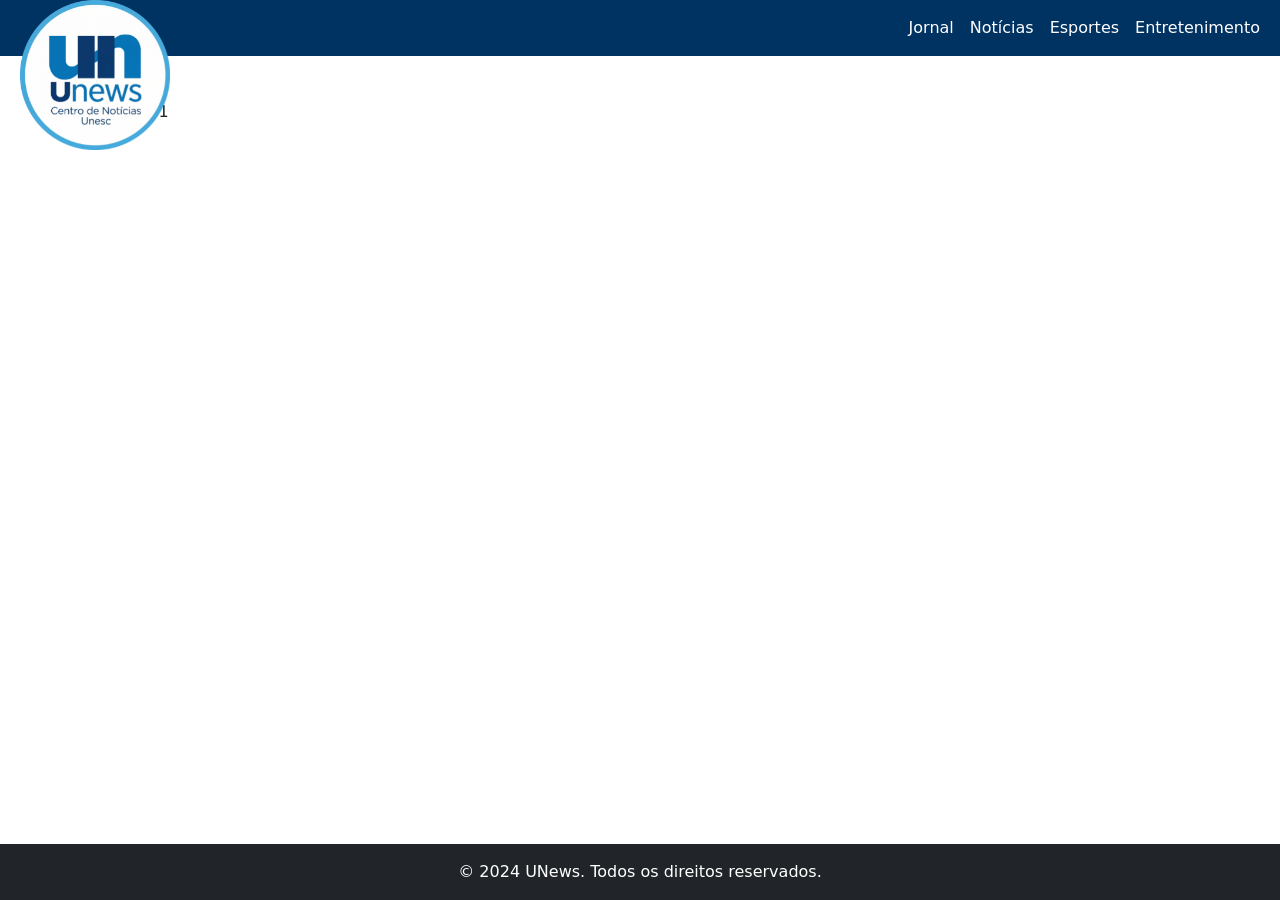
==== index.html @ d1943760 "first commit" ====
<!DOCTYPE html>
<html lang="en">
<head>
    <meta charset="UTF-8">
    <meta name="viewport" content="width=device-width, initial-scale=1.0">
    <link rel="stylesheet" href="style.css">
    <link href="https://cdn.jsdelivr.net/npm/bootstrap@5.3.8/dist/css/bootstrap.min.css" rel="stylesheet" integrity="sha384-sRIl4kxILFvY47J16cr9ZwB07vP4J8+LH7qKQnuqkuIAvNWLzeN8tE5YBujZqJLB" crossorigin="anonymous">
    <title>UNews</title>
</head>
<body>
    <header class="position-relative bg-white">
        <img src="media/unesc.png" alt="logo unews" class="position-absolute top-0 start-0">
        <nav class="navbar navbar-expand-lg">
            <div class="container-fluid">
                <button class="navbar-toggler" type="button" data-bs-toggle="collapse" data-bs-target="#navbarNav" aria-controls="navbarNav" aria-expanded="false" aria-label="Toggle navigation">
                    <span class="navbar-toggler-icon"></span>
                </button>
                <div class="collapse navbar-collapse" id="navbarNav">
                    <ul class="navbar-nav ms-auto">
                        <li class="nav-item">
                            <a class="nav-link text-white" href="#">Jornal</a>
                        </li>
                        <li class="nav-item">
                            <a class="nav-link text-white" href="#">Notícias</a>
                        </li>
                        <li class="nav-item">
                            <a class="nav-link text-white" href="#">Esportes</a>
                        </li>
                        <li class="nav-item">
                            <a class="nav-link text-white" href="#">Entretenimento</a>
                        </li>
                    </ul>
                </div>
            </div>
        </nav>
    </header>
    <main class="container mt-4">
        <div id="carouselExample" class="carousel slide" data-bs-ride="carousel">
            <div class="carousel-indicators">
                <button type="button" data-bs-target="#carouselExample" data-bs-slide-to="0" class="active" aria-current="true" aria-label="Slide 1"></button>
                <button type="button" data-bs-target="#carouselExample" data-bs-slide-to="1" aria-label="Slide 2"></button>
                <button type="button" data-bs-target="#carouselExample" data-bs-slide-to="2" aria-label="Slide 3"></button>
            </div>
            <div class="carousel-inner">
                <div class="carousel-item active">
                    <img src="media/banner1.jpg" class="d-block w-100" alt="Notícia 1">
                    <div class="carousel-caption d-none d-md-block">
                        <h5>Últimas Notícias</h5>
                        <p>Fique por dentro das novidades.</p>
                    </div>
                </div>
                <div class="carousel-item">
                    <img src="media/banner2.jpg" class="d-block w-100" alt="Notícia 2">
                    <div class="carousel-caption d-none d-md-block">
                        <h5>Esportes em Destaque</h5>
                        <p>As melhores coberturas esportivas.</p>
                    </div>
                </div>
                <div class="carousel-item">
                    <img src="media/banner3.jpg" class="d-block w-100" alt="Notícia 3">
                    <div class="carousel-caption d-none d-md-block">
                        <h5>Entretenimento</h5>
                        <p>Divirta-se com o melhor conteúdo.</p>
                    </div>
                </div>
            </div>
            <button class="carousel-control-prev" type="button" data-bs-target="#carouselExample" data-bs-slide="prev">
                <span class="carousel-control-prev-icon" aria-hidden="true"></span>
                <span class="visually-hidden">Previous</span>
            </button>
            <button class="carousel-control-next" type="button" data-bs-target="#carouselExample" data-bs-slide="next">
                <span class="carousel-control-next-icon" aria-hidden="true"></span>
                <span class="visually-hidden">Next</span>
            </button>
        </div>
        <div class="news mt-4">
        </div>
    </main>
    <footer class="bg-dark text-white text-center py-3 fixed-bottom">
        &copy; 2024 UNews. Todos os direitos reservados.
    </footer>

</body>
    <script src="https://cdn.jsdelivr.net/npm/bootstrap@5.3.8/dist/js/bootstrap.bundle.min.js" integrity="sha384-FKyoEForCGlyvwx9Hj09JcYn3nv7wiPVlz7YYwJrWVcXK/BmnVDxM+D2scQbITxI" crossorigin="anonymous"></script>
</html>
---- style.css ----
*{
    margin: 0;
    padding: 0;
    box-sizing: border-box;
}

body{
    font-family: Arial, Helvetica, sans-serif;
    background-color: #f4f4f4;
}

header img{
    width: 150px;
    height: 150px;
    z-index: 1;
    margin-left: 20px;
}

nav{
    background-color: #003262;
}

.carousel {
    height: 400px;
}

.carousel-item img {
    height: 100%;
    object-fit: cover;
}

main{
    padding: 20px;
}

.carousel-control-prev-icon,
.carousel-control-next-icon {
    background-image: url("data:image/svg+xml;charset=UTF-8,%3Csvg xmlns='http://www.w3.org/2000/svg' fill='%23ffffff' viewBox='0 0 16 16'%3E%3Cpath d='M11.354 1.646a.5.5 0 0 1 0 .708L5.707 8l5.647 5.646a.5.5 0 0 1-.708.708l-6-6a.5.5 0 0 1 0-.708l6-6a.5.5 0 0 1 .708 0z'/%3E%3C/svg%3E");
}
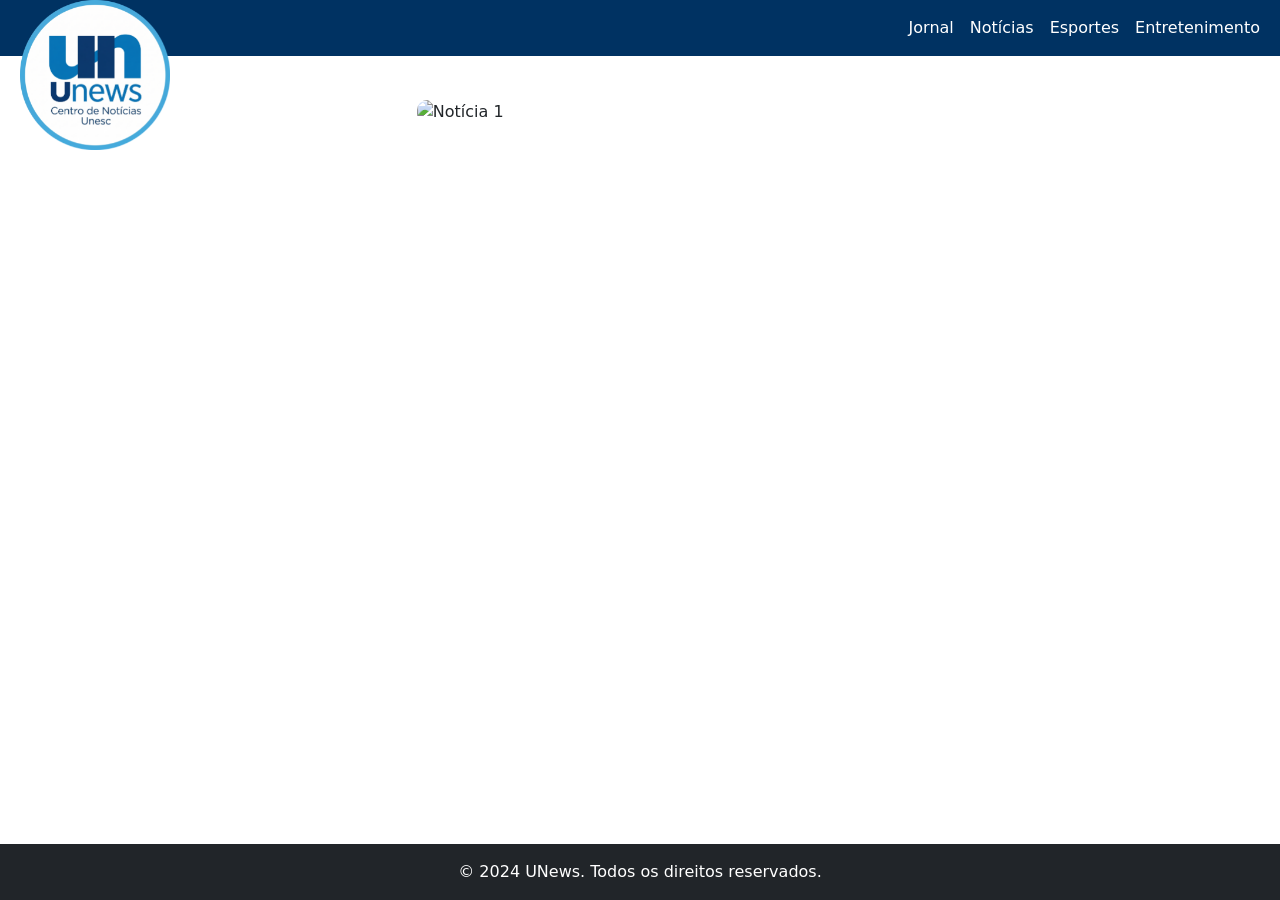
==== commit 952d5b29: "update carousel images and styles for better presentation" ====
--- a/index.html
+++ b/index.html
@@ -43,24 +43,21 @@
             </div>
             <div class="carousel-inner">
                 <div class="carousel-item active">
-                    <img src="media/banner1.jpg" class="d-block w-100" alt="Notícia 1">
+                    <img src="media/noticia.png" class="d-block img-40" alt="Notícia 1">
                     <div class="carousel-caption d-none d-md-block">
-                        <h5>Últimas Notícias</h5>
-                        <p>Fique por dentro das novidades.</p>
+                        
                     </div>
                 </div>
                 <div class="carousel-item">
-                    <img src="media/banner2.jpg" class="d-block w-100" alt="Notícia 2">
+                    <img src="media/noticia.png" class="d-block img-40" alt="Notícia 2">
                     <div class="carousel-caption d-none d-md-block">
-                        <h5>Esportes em Destaque</h5>
-                        <p>As melhores coberturas esportivas.</p>
+                        
                     </div>
                 </div>
                 <div class="carousel-item">
-                    <img src="media/banner3.jpg" class="d-block w-100" alt="Notícia 3">
+                    <img src="media/noticia.png" class="d-block img-40" alt="Notícia 3">
                     <div class="carousel-caption d-none d-md-block">
-                        <h5>Entretenimento</h5>
-                        <p>Divirta-se com o melhor conteúdo.</p>
+                        
                     </div>
                 </div>
             </div>
--- a/style.css
+++ b/style.css
@@ -26,7 +26,13 @@
 
 .carousel-item img {
     height: 100%;
+    margin: auto;
     object-fit: cover;
+}
+
+.img-40 {
+    width: 40%;
+    border-radius: 10px;
 }
 
 main{
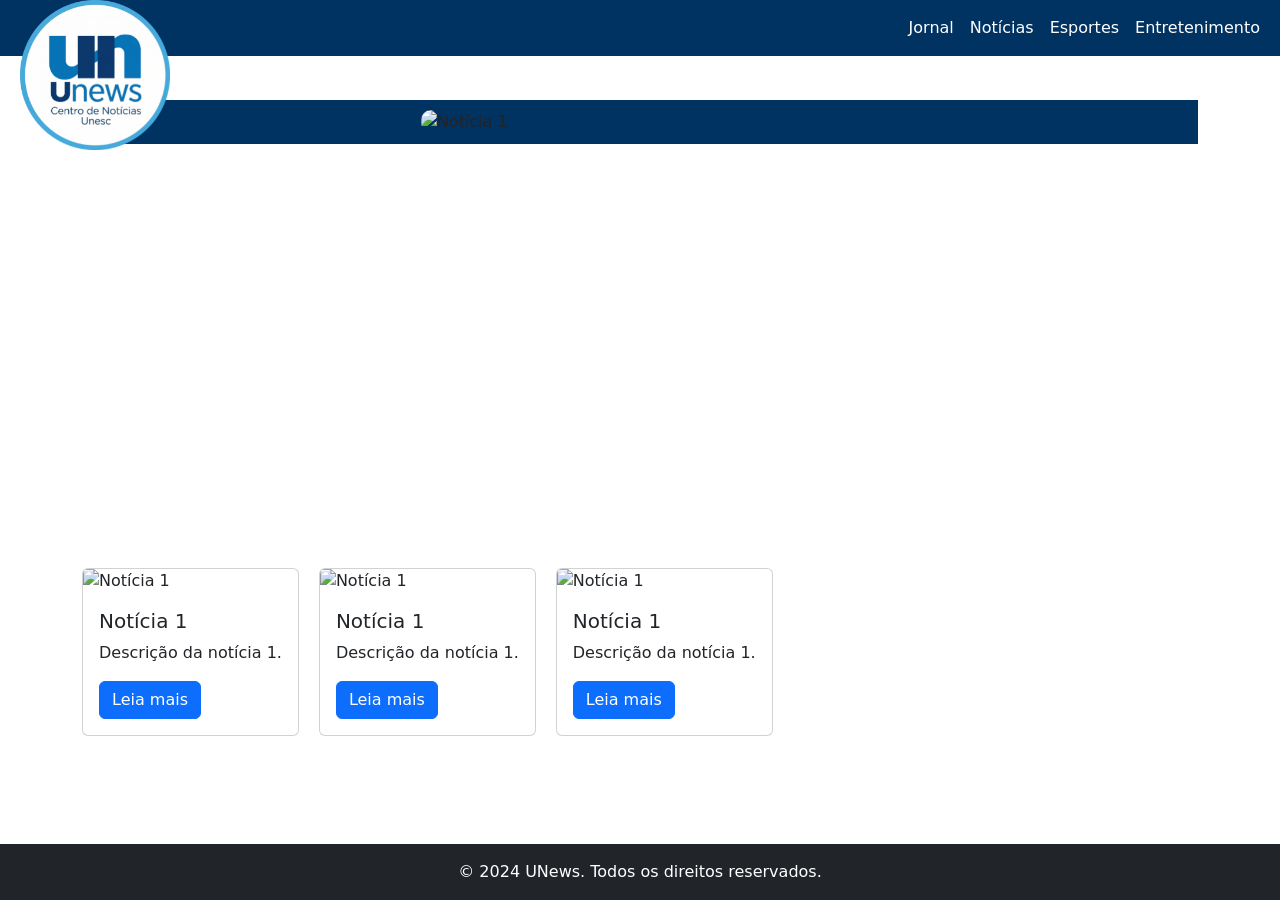
==== commit 533e14e3: "add news section with cards and update styles for layout" ====
--- a/index.html
+++ b/index.html
@@ -72,6 +72,47 @@
         </div>
         <div class="news mt-4">
         </div>
+        <br>
+        <div class= "ultimas-noticias">
+                <div class="row">
+                    <div class="col-md-4">
+                        <div class="card mb-4">
+                            <img src="media/noticia.png" class="card-img-top" alt="Notícia 1">
+                            <div class="card-body">
+                                <h5 class="card-title">Notícia 1</h5>
+                                <p class="card-text">Descrição da notícia 1.</p>
+                                <a href="#" class="btn btn-primary">Leia mais</a>
+                            </div>
+                        </div>
+                    </div>
+                </div>
+                   <div class="row">
+                    <div class="col-md-4">
+                        <div class="card mb-4">
+                            <img src="media/noticia.png" class="card-img-top" alt="Notícia 1">
+                            <div class="card-body">
+                                <h5 class="card-title">Notícia 1</h5>
+                                <p class="card-text">Descrição da notícia 1.</p>
+                                <a href="#" class="btn btn-primary">Leia mais</a>
+                            </div>
+                        </div>
+                    </div>
+                </div>
+                <div class="row">
+                    <div class="col-md-4">
+                        <div class="card mb-4">
+                            <img src="media/noticia.png" class="card-img-top" alt="Notícia 1">
+                            <div class="card-body">
+                                <h5 class="card-title">Notícia 1</h5>
+                                <p class="card-text">Descrição da notícia 1.</p>
+                                <a href="#" class="btn btn-primary">Leia mais</a>
+                            </div>
+                        </div>
+                    </div>
+                </div>              
+            </div>
+        </div>
+
     </main>
     <footer class="bg-dark text-white text-center py-3 fixed-bottom">
         &copy; 2024 UNews. Todos os direitos reservados.
--- a/style.css
+++ b/style.css
@@ -24,6 +24,12 @@
     height: 400px;
 }
 
+
+.carousel-item{
+    background-color: #003262;
+    padding: 10px;
+}
+
 .carousel-item img {
     height: 100%;
     margin: auto;
@@ -43,3 +49,18 @@
 .carousel-control-next-icon {
     background-image: url("data:image/svg+xml;charset=UTF-8,%3Csvg xmlns='http://www.w3.org/2000/svg' fill='%23ffffff' viewBox='0 0 16 16'%3E%3Cpath d='M11.354 1.646a.5.5 0 0 1 0 .708L5.707 8l5.647 5.646a.5.5 0 0 1-.708.708l-6-6a.5.5 0 0 1 0-.708l6-6a.5.5 0 0 1 .708 0z'/%3E%3C/svg%3E");
 }
+
+.ultimas-noticias{
+    display: flex;
+    margin-top: 20px;
+    gap: 20px;
+}
+
+@media (min-width: 768px) {
+    .col-md-4 {
+        flex: 0 0 auto;
+        width: auto !important ;
+    }
+}
+
+
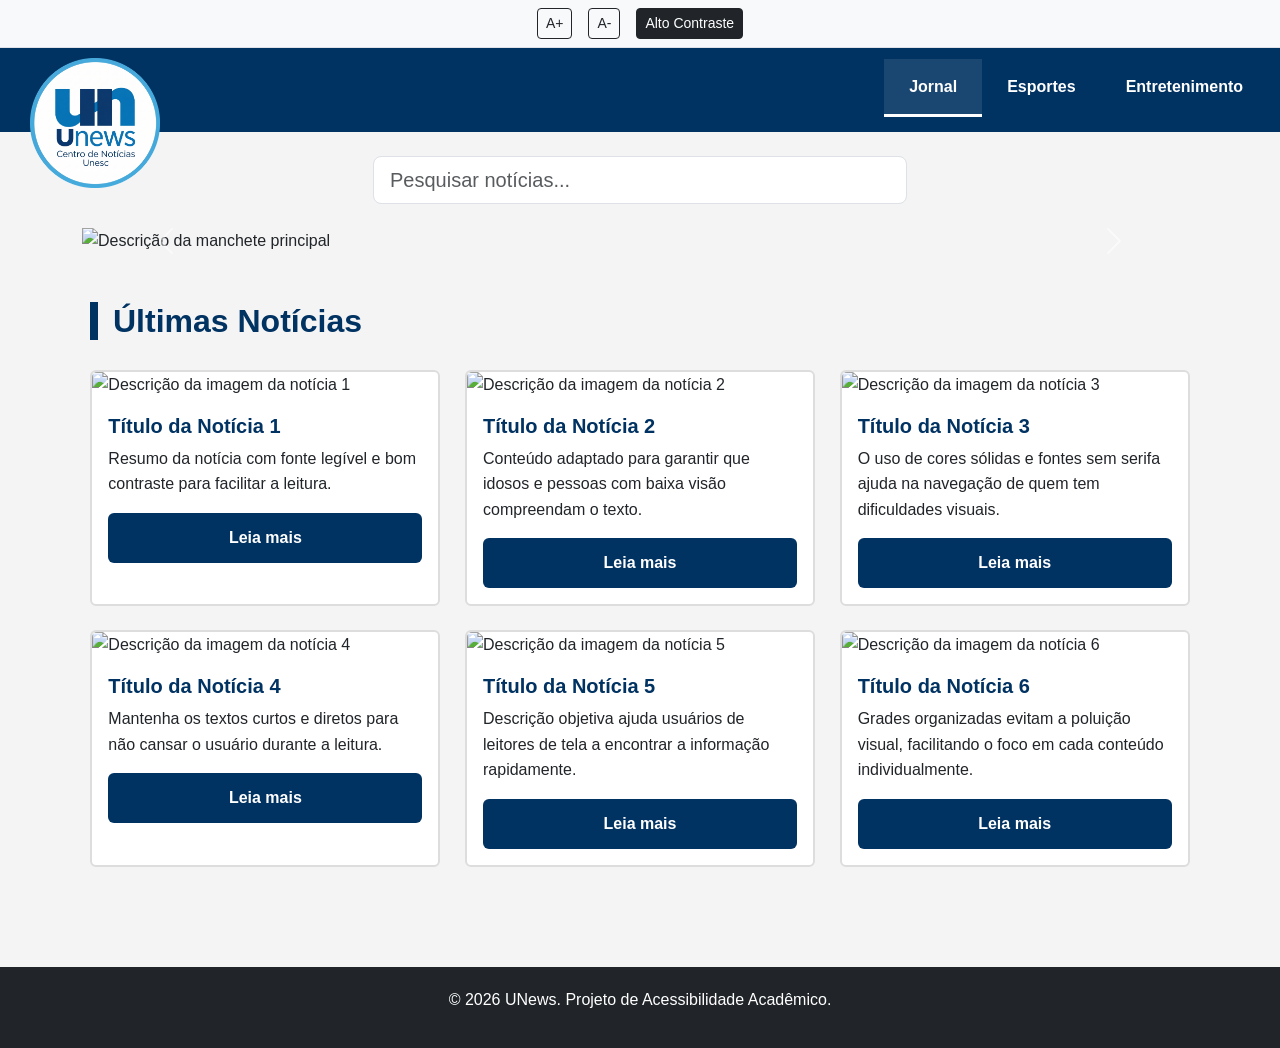
==== commit 7e2a887f: "add accessibility features and new sections for entertainment and sports WIP" ====
--- a/index.html
+++ b/index.html
@@ -1,123 +1,161 @@
 <!DOCTYPE html>
-<html lang="en">
+<html lang="pt-br">
 <head>
     <meta charset="UTF-8">
     <meta name="viewport" content="width=device-width, initial-scale=1.0">
+    <title>UNews - Portal de Notícias Acessível</title>
+    <link href="https://cdn.jsdelivr.net/npm/bootstrap@5.3.3/dist/css/bootstrap.min.css" rel="stylesheet">
     <link rel="stylesheet" href="style.css">
-    <link href="https://cdn.jsdelivr.net/npm/bootstrap@5.3.8/dist/css/bootstrap.min.css" rel="stylesheet" integrity="sha384-sRIl4kxILFvY47J16cr9ZwB07vP4J8+LH7qKQnuqkuIAvNWLzeN8tE5YBujZqJLB" crossorigin="anonymous">
-    <title>UNews</title>
 </head>
 <body>
-    <header class="position-relative bg-white">
-        <img src="media/unesc.png" alt="logo unews" class="position-absolute top-0 start-0">
-        <nav class="navbar navbar-expand-lg">
-            <div class="container-fluid">
-                <button class="navbar-toggler" type="button" data-bs-toggle="collapse" data-bs-target="#navbarNav" aria-controls="navbarNav" aria-expanded="false" aria-label="Toggle navigation">
+
+    <div class="accessibility-bar bg-light p-2 d-flex justify-content-center border-bottom" role="region" aria-label="Ferramentas de acessibilidade">
+    <button class="btn btn-sm btn-outline-dark mx-2" onclick="changeFontSize(1)" aria-label="Aumentar texto">A+</button>
+    <button class="btn btn-sm btn-outline-dark mx-2" onclick="changeFontSize(-1)" aria-label="Diminuir texto">A-</button>
+    <button class="btn btn-sm btn-dark mx-2" onclick="toggleContrast()" aria-label="Alternar alto contraste">Alto Contraste</button>
+    <div vw class="enabled">
+        <div vw-access-button class="active"></div>
+        <div vw-plugin-wrapper><div class="vw-plugin-top-wrapper"></div></div>
+    </div>
+</div>
+
+    <a href="#conteudo-principal" class="skip-link">Pular para o conteúdo principal</a>
+
+    <header class="site-header">
+        <div class="logo-container">
+            <img src="media/unesc.png" alt="Logotipo UNews" class="logo-img">
+        </div>
+        
+        <nav class="navbar navbar-expand-lg navbar-dark main-nav" aria-label="Navegação principal">
+            <div class="container-fluid justify-content-end">
+                <button class="navbar-toggler" type="button" data-bs-toggle="collapse" data-bs-target="#navbarNav" aria-controls="navbarNav" aria-expanded="false" aria-label="Abrir menu de navegação">
                     <span class="navbar-toggler-icon"></span>
                 </button>
-                <div class="collapse navbar-collapse" id="navbarNav">
+                <div class="collapse navbar-collapse justify-content-end" id="navbarNav">
                     <ul class="navbar-nav ms-auto">
-                        <li class="nav-item">
-                            <a class="nav-link text-white" href="#">Jornal</a>
-                        </li>
-                        <li class="nav-item">
-                            <a class="nav-link text-white" href="#">Notícias</a>
-                        </li>
-                        <li class="nav-item">
-                            <a class="nav-link text-white" href="#">Esportes</a>
-                        </li>
-                        <li class="nav-item">
-                            <a class="nav-link text-white" href="#">Entretenimento</a>
-                        </li>
+                        <li class="nav-item"><a class="nav-link active" aria-current="page" href="index.html">Jornal</a></li>
+                        <li class="nav-item"><a class="nav-link" href="esportes.html">Esportes</a></li>
+                        <li class="nav-item"><a class="nav-link" href="entretenimento.html">Entretenimento</a></li>
                     </ul>
                 </div>
             </div>
         </nav>
     </header>
-    <main class="container mt-4">
-        <div id="carouselExample" class="carousel slide" data-bs-ride="carousel">
-            <div class="carousel-indicators">
-                <button type="button" data-bs-target="#carouselExample" data-bs-slide-to="0" class="active" aria-current="true" aria-label="Slide 1"></button>
-                <button type="button" data-bs-target="#carouselExample" data-bs-slide-to="1" aria-label="Slide 2"></button>
-                <button type="button" data-bs-target="#carouselExample" data-bs-slide-to="2" aria-label="Slide 3"></button>
-            </div>
-            <div class="carousel-inner">
-                <div class="carousel-item active">
-                    <img src="media/noticia.png" class="d-block img-40" alt="Notícia 1">
-                    <div class="carousel-caption d-none d-md-block">
-                        
-                    </div>
-                </div>
-                <div class="carousel-item">
-                    <img src="media/noticia.png" class="d-block img-40" alt="Notícia 2">
-                    <div class="carousel-caption d-none d-md-block">
-                        
-                    </div>
-                </div>
-                <div class="carousel-item">
-                    <img src="media/noticia.png" class="d-block img-40" alt="Notícia 3">
-                    <div class="carousel-caption d-none d-md-block">
-                        
-                    </div>
-                </div>
-            </div>
-            <button class="carousel-control-prev" type="button" data-bs-target="#carouselExample" data-bs-slide="prev">
-                <span class="carousel-control-prev-icon" aria-hidden="true"></span>
-                <span class="visually-hidden">Previous</span>
-            </button>
-            <button class="carousel-control-next" type="button" data-bs-target="#carouselExample" data-bs-slide="next">
-                <span class="carousel-control-next-icon" aria-hidden="true"></span>
-                <span class="visually-hidden">Next</span>
-            </button>
+
+    <main id="conteudo-principal" class="container mt-4">
+        <h1 class="visually-hidden">UNews - Notícias da UNESC</h1>
+
+        <div class="container mt-4 mb-4">
+    <div class="row justify-content-center">
+        <div class="col-md-6">
+            <input type="text" id="campo-busca" class="form-control form-control-lg" 
+                   placeholder="Pesquisar notícias..." aria-label="Digite aqui para filtrar as notícias">
         </div>
-        <div class="news mt-4">
-        </div>
-        <br>
-        <div class= "ultimas-noticias">
-                <div class="row">
-                    <div class="col-md-4">
-                        <div class="card mb-4">
-                            <img src="media/noticia.png" class="card-img-top" alt="Notícia 1">
-                            <div class="card-body">
-                                <h5 class="card-title">Notícia 1</h5>
-                                <p class="card-text">Descrição da notícia 1.</p>
-                                <a href="#" class="btn btn-primary">Leia mais</a>
-                            </div>
+    </div>
+</div>
+
+        <section aria-label="Notícias em destaque" class="carousel-section">
+            <div id="noticiasDestaque" class="carousel slide" data-bs-ride="carousel">
+                <div class="carousel-inner">
+                    <div class="carousel-item active">
+                        <div class="carousel-img-wrapper">
+                            <img src="media/noticia.png" class="d-block w-100" alt="Descrição da manchete principal">
                         </div>
                     </div>
+                    </div>
+                <button class="carousel-control-prev" type="button" data-bs-target="#noticiasDestaque" data-bs-slide="prev">
+                    <span class="carousel-control-prev-icon" aria-hidden="true"></span>
+                    <span class="visually-hidden">Anterior</span>
+                </button>
+                <button class="carousel-control-next" type="button" data-bs-target="#noticiasDestaque" data-bs-slide="next">
+                    <span class="carousel-control-next-icon" aria-hidden="true"></span>
+                    <span class="visually-hidden">Próximo</span>
+                </button>
+            </div>
+        </section>
+
+        <section class="ultimas-noticias-section mt-5">
+    <h2 class="section-title">Últimas Notícias</h2>
+    
+    <div class="row g-4 justify-content-center">
+        
+        <div class="col-12 col-md-6 col-lg-4 d-flex justify-content-center">
+            <article class="card news-card h-100">
+                <img src="media/noticia.png" class="card-img-top" alt="Descrição da imagem da notícia 1">
+                <div class="card-body">
+                    <h3 class="card-title">Título da Notícia 1</h3>
+                    <p class="card-text">Resumo da notícia com fonte legível e bom contraste para facilitar a leitura.</p>
+                    <a href="#" class="btn btn-action" aria-label="Leia mais sobre: Título da Notícia 1">Leia mais</a>
                 </div>
-                   <div class="row">
-                    <div class="col-md-4">
-                        <div class="card mb-4">
-                            <img src="media/noticia.png" class="card-img-top" alt="Notícia 1">
-                            <div class="card-body">
-                                <h5 class="card-title">Notícia 1</h5>
-                                <p class="card-text">Descrição da notícia 1.</p>
-                                <a href="#" class="btn btn-primary">Leia mais</a>
-                            </div>
-                        </div>
-                    </div>
-                </div>
-                <div class="row">
-                    <div class="col-md-4">
-                        <div class="card mb-4">
-                            <img src="media/noticia.png" class="card-img-top" alt="Notícia 1">
-                            <div class="card-body">
-                                <h5 class="card-title">Notícia 1</h5>
-                                <p class="card-text">Descrição da notícia 1.</p>
-                                <a href="#" class="btn btn-primary">Leia mais</a>
-                            </div>
-                        </div>
-                    </div>
-                </div>              
-            </div>
+            </article>
         </div>
 
+        <div class="col-12 col-md-6 col-lg-4 d-flex justify-content-center">
+            <article class="card news-card h-100">
+                <img src="media/noticia.png" class="card-img-top" alt="Descrição da imagem da notícia 2">
+                <div class="card-body">
+                    <h3 class="card-title">Título da Notícia 2</h3>
+                    <p class="card-text">Conteúdo adaptado para garantir que idosos e pessoas com baixa visão compreendam o texto.</p>
+                    <a href="#" class="btn btn-action" aria-label="Leia mais sobre: Título da Notícia 2">Leia mais</a>
+                </div>
+            </article>
+        </div>
+
+        <div class="col-12 col-md-6 col-lg-4 d-flex justify-content-center">
+            <article class="card news-card h-100">
+                <img src="media/noticia.png" class="card-img-top" alt="Descrição da imagem da notícia 3">
+                <div class="card-body">
+                    <h3 class="card-title">Título da Notícia 3</h3>
+                    <p class="card-text">O uso de cores sólidas e fontes sem serifa ajuda na navegação de quem tem dificuldades visuais.</p>
+                    <a href="#" class="btn btn-action" aria-label="Leia mais sobre: Título da Notícia 3">Leia mais</a>
+                </div>
+            </article>
+        </div>
+
+        <div class="col-12 col-md-6 col-lg-4 d-flex justify-content-center">
+            <article class="card news-card h-100">
+                <img src="media/noticia.png" class="card-img-top" alt="Descrição da imagem da notícia 4">
+                <div class="card-body">
+                    <h3 class="card-title">Título da Notícia 4</h3>
+                    <p class="card-text">Mantenha os textos curtos e diretos para não cansar o usuário durante a leitura.</p>
+                    <a href="#" class="btn btn-action" aria-label="Leia mais sobre: Título da Notícia 4">Leia mais</a>
+                </div>
+            </article>
+        </div>
+
+        <div class="col-12 col-md-6 col-lg-4 d-flex justify-content-center">
+            <article class="card news-card h-100">
+                <img src="media/noticia.png" class="card-img-top" alt="Descrição da imagem da notícia 5">
+                <div class="card-body">
+                    <h3 class="card-title">Título da Notícia 5</h3>
+                    <p class="card-text">Descrição objetiva ajuda usuários de leitores de tela a encontrar a informação rapidamente.</p>
+                    <a href="#" class="btn btn-action" aria-label="Leia mais sobre: Título da Notícia 5">Leia mais</a>
+                </div>
+            </article>
+        </div>
+
+        <div class="col-12 col-md-6 col-lg-4 d-flex justify-content-center">
+            <article class="card news-card h-100">
+                <img src="media/noticia.png" class="card-img-top" alt="Descrição da imagem da notícia 6">
+                <div class="card-body">
+                    <h3 class="card-title">Título da Notícia 6</h3>
+                    <p class="card-text">Grades organizadas evitam a poluição visual, facilitando o foco em cada conteúdo individualmente.</p>
+                    <a href="#" class="btn btn-action" aria-label="Leia mais sobre: Título da Notícia 6">Leia mais</a>
+                </div>
+            </article>
+        </div>
+
+    </div>
+</section>
     </main>
-    <footer class="bg-dark text-white text-center py-3 fixed-bottom">
-        &copy; 2024 UNews. Todos os direitos reservados.
+
+    <footer class="site-footer">
+        <div class="container text-center">
+            <p>&copy; 2026 UNews. Projeto de Acessibilidade Acadêmico.</p>
+        </div>
     </footer>
 
+    <script src="https://cdn.jsdelivr.net/npm/bootstrap@5.3.3/dist/js/bootstrap.bundle.min.js"></script>
+    <script src="script.js"></script>
 </body>
-    <script src="https://cdn.jsdelivr.net/npm/bootstrap@5.3.8/dist/js/bootstrap.bundle.min.js" integrity="sha384-FKyoEForCGlyvwx9Hj09JcYn3nv7wiPVlz7YYwJrWVcXK/BmnVDxM+D2scQbITxI" crossorigin="anonymous"></script>
 </html>
--- a/style.css
+++ b/style.css
@@ -1,66 +1,156 @@
-*{
+/* Variáveis para facilitar manutenção */
+:root {
+    --azul-unesc: #003262;
+    --fundo-cinza: #f4f4f4;
+    --texto-escuro: #212529;
+    --branco: #ffffff;
+}
+
+* {
     margin: 0;
     padding: 0;
     box-sizing: border-box;
 }
 
-body{
-    font-family: Arial, Helvetica, sans-serif;
-    background-color: #f4f4f4;
+body {
+    font-family: 'Segoe UI', Arial, sans-serif;
+    background-color: var(--fundo-cinza);
+    color: var(--texto-escuro);
+    line-height: 1.6; /* Melhor para idosos */
 }
 
-header img{
-    width: 150px;
-    height: 150px;
-    z-index: 1;
-    margin-left: 20px;
+/* Acessibilidade: Link de Salto */
+.skip-link {
+    position: absolute;
+    top: -100px;
+    left: 10px;
+    background: var(--azul-unesc);
+    color: white;
+    padding: 10px;
+    z-index: 1000;
+    text-decoration: none;
 }
 
-nav{
-    background-color: #003262;
+.skip-link:focus {
+    top: 10px;
 }
 
-.carousel {
-    height: 400px;
+/* Header & Logo */
+.site-header {
+    background-color: var(--branco);
+    position: relative;
+    border-bottom: 4px solid var(--azul-unesc);
 }
 
-
-.carousel-item{
-    background-color: #003262;
+.logo-img {
+    width: 150px;
+    height: auto;
     padding: 10px;
+    position: absolute;
+    top: 0;
+    left: 20px;
+    z-index: 10;
 }
 
-.carousel-item img {
-    height: 100%;
-    margin: auto;
-    object-fit: cover;
+.main-nav {
+    background-color: var(--azul-unesc);
+    min-height: 80px;
 }
 
-.img-40 {
-    width: 40%;
-    border-radius: 10px;
+.nav-link {
+    font-weight: 600;
+    padding: 15px 25px !important; /* Área de clique maior */
+    color: var(--branco) !important;
 }
 
-main{
-    padding: 20px;
+.nav-link.active {
+    background-color: rgba(255, 255, 255, 0.1); /* Um leve fundo para destacar */
+    border-bottom: 3px solid #ffffff; /* Linha branca embaixo do link ativo */
+    font-weight: 800 !important; /* Texto mais negrito */
 }
 
-.carousel-control-prev-icon,
-.carousel-control-next-icon {
-    background-image: url("data:image/svg+xml;charset=UTF-8,%3Csvg xmlns='http://www.w3.org/2000/svg' fill='%23ffffff' viewBox='0 0 16 16'%3E%3Cpath d='M11.354 1.646a.5.5 0 0 1 0 .708L5.707 8l5.647 5.646a.5.5 0 0 1-.708.708l-6-6a.5.5 0 0 1 0-.708l6-6a.5.5 0 0 1 .708 0z'/%3E%3C/svg%3E");
+/* Seção de Notícias - Ajuste de Largura */
+.ultimas-noticias-section {
+    max-width: 1100px; /* Não pega o site todo */
+    margin: 0 auto;
+    padding-bottom: 100px; /* Espaço para o footer fixo */
 }
 
-.ultimas-noticias{
-    display: flex;
-    margin-top: 20px;
-    gap: 20px;
+.section-title {
+    color: var(--azul-unesc);
+    font-weight: 800;
+    border-left: 8px solid var(--azul-unesc);
+    padding-left: 15px;
+    margin-bottom: 30px;
 }
 
-@media (min-width: 768px) {
-    .col-md-4 {
-        flex: 0 0 auto;
-        width: auto !important ;
-    }
+/* Cards */
+.news-card {
+    border: 2px solid #ddd;
+    transition: transform 0.2s;
+    max-width: 350px; /* Largura controlada do card */
 }
 
+.news-card:hover {
+    border-color: var(--azul-unesc);
+}
 
+.card-title {
+    font-size: 1.25rem;
+    font-weight: bold;
+    color: var(--azul-unesc);
+}
+
+.btn-action {
+    background-color: var(--azul-unesc);
+    color: white;
+    font-weight: bold;
+    width: 100%;
+    padding: 12px;
+}
+
+/* Footer */
+.site-footer {
+    background-color: #212529;
+    color: white;
+    padding: 20px 0;
+    width: 100%;
+}
+
+/* Esconder elementos apenas visualmente */
+.visually-hidden {
+    position: absolute;
+    width: 1px;
+    height: 1px;
+    padding: 0;
+    margin: -1px;
+    overflow: hidden;
+    clip: rect(0, 0, 0, 0);
+    border: 0;
+}
+
+/* Classe que será aplicada ao body via JavaScript */
+body.alto-contraste {
+    background-color: #000000 !important;
+    color: #ffff00 !important; /* Texto Amarelo */
+}
+
+body.alto-contraste .card, 
+body.alto-contraste .site-header,
+body.alto-contraste .main-nav {
+    background-color: #000000 !important;
+    border: 2px solid #ffff00 !important;
+}
+
+body.alto-contraste .nav-link,
+body.alto-contraste .card-title,
+body.alto-contraste .card-text,
+body.alto-contraste .section-title {
+    color: #ffff00 !important;
+}
+
+body.alto-contraste .btn-action {
+    background-color: #ffff00 !important;
+    color: #000000 !important;
+    border: 2px solid #ffffff !important;
+}
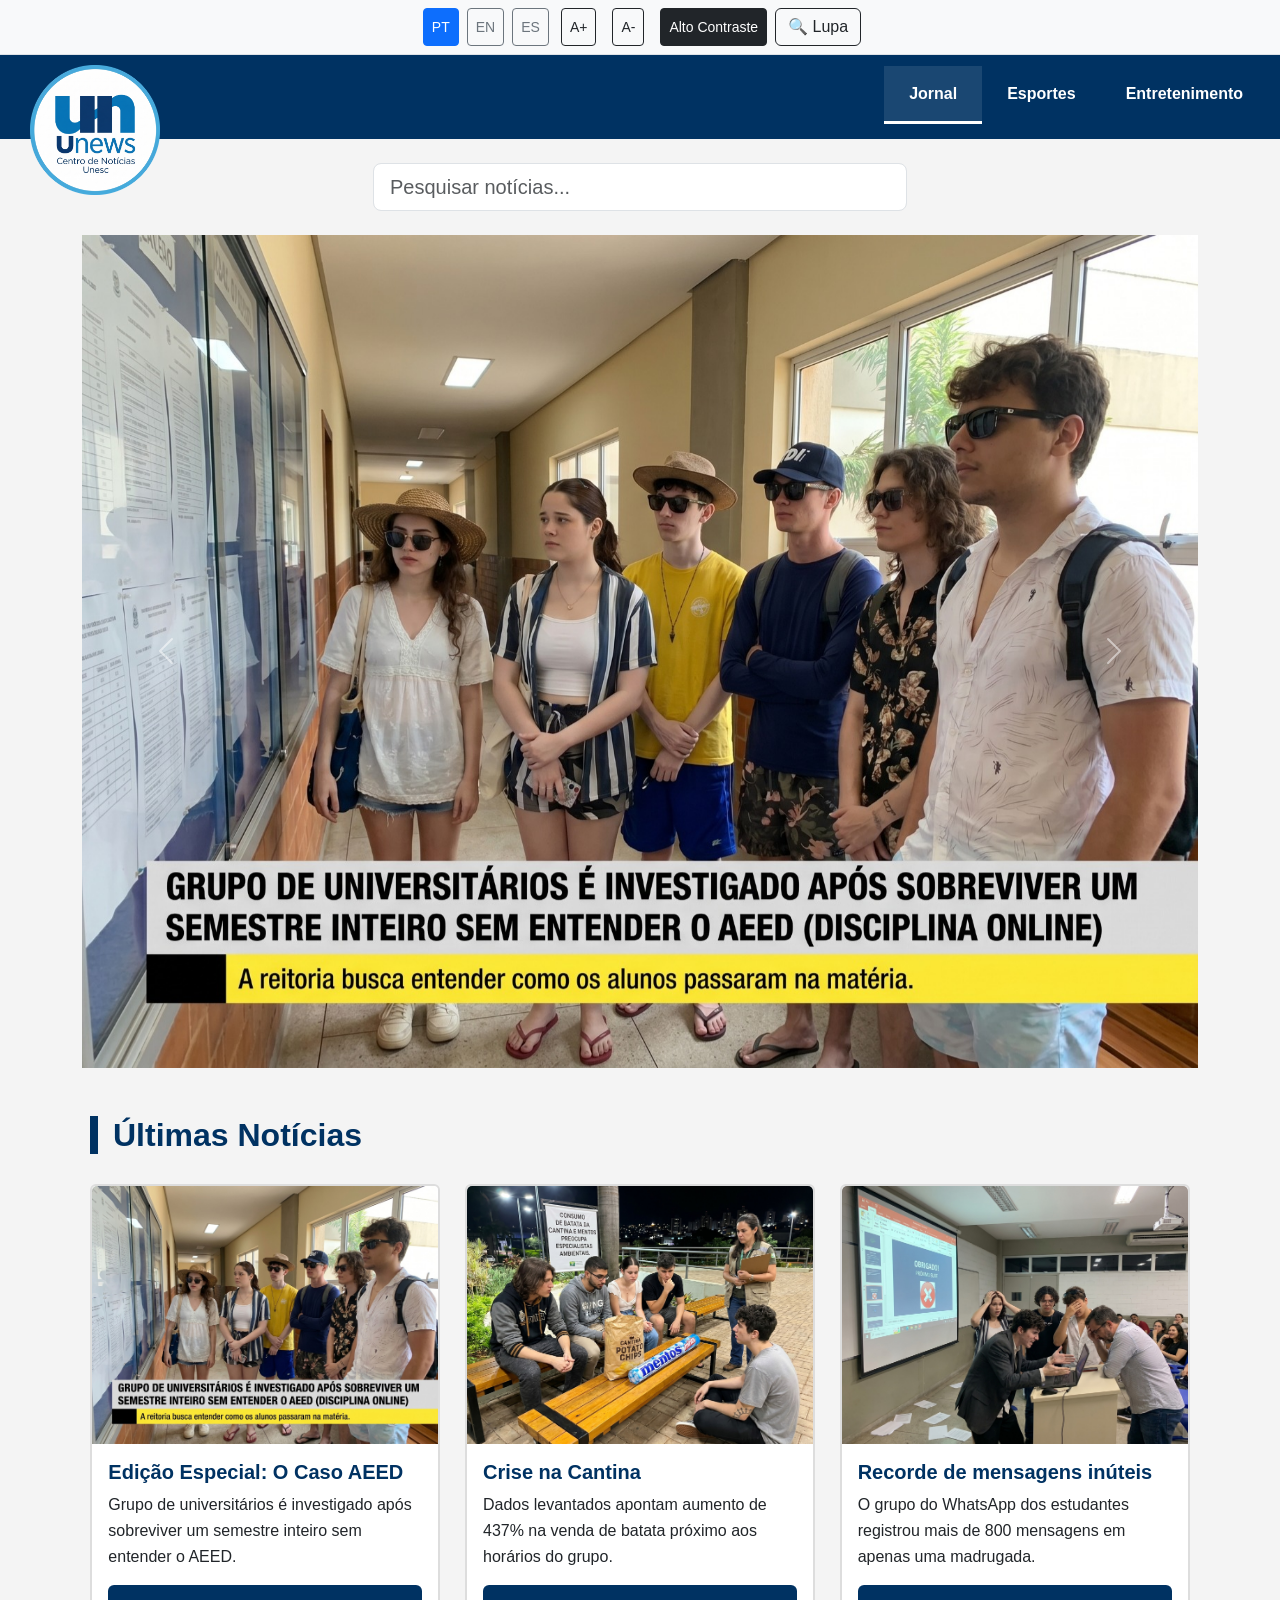
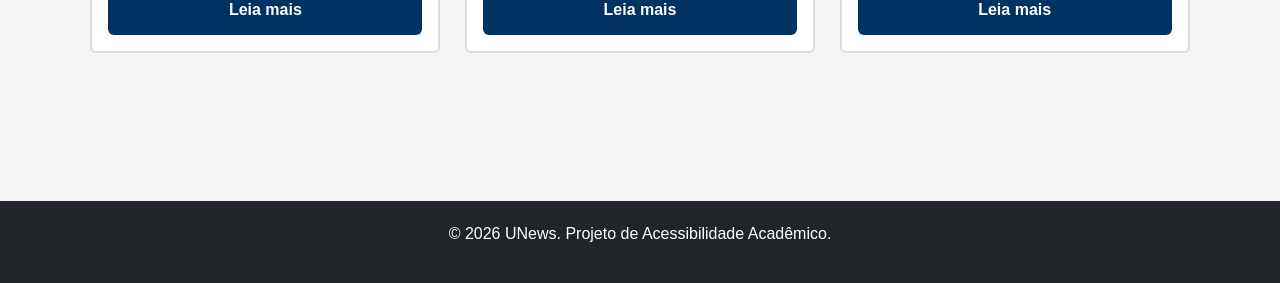
==== commit ad3fc768: "Mudanças" ====
--- a/index.html
+++ b/index.html
@@ -9,15 +9,16 @@
 </head>
 <body>
 
-    <div class="accessibility-bar bg-light p-2 d-flex justify-content-center border-bottom" role="region" aria-label="Ferramentas de acessibilidade">
-    <button class="btn btn-sm btn-outline-dark mx-2" onclick="changeFontSize(1)" aria-label="Aumentar texto">A+</button>
-    <button class="btn btn-sm btn-outline-dark mx-2" onclick="changeFontSize(-1)" aria-label="Diminuir texto">A-</button>
-    <button class="btn btn-sm btn-dark mx-2" onclick="toggleContrast()" aria-label="Alternar alto contraste">Alto Contraste</button>
-    <div vw class="enabled">
-        <div vw-access-button class="active"></div>
-        <div vw-plugin-wrapper><div class="vw-plugin-top-wrapper"></div></div>
+    <div class="accessibility-bar bg-light p-2 d-flex justify-content-center border-bottom sticky-top" role="region" aria-label="Ferramentas de acessibilidade">
+        <button class="btn btn-sm btn-primary mx-1" id="btn-pt" onclick="mudarIdioma('pt')" aria-label="Mudar para Português">PT</button>
+        <button class="btn btn-sm btn-outline-secondary mx-1" id="btn-en" onclick="mudarIdioma('en')" aria-label="Change to English">EN</button>
+        <button class="btn btn-sm btn-outline-secondary mx-1" id="btn-es" onclick="mudarIdioma('es')" aria-label="Cambiar a español">ES</button>
+    
+        <button class="btn btn-sm btn-outline-dark mx-2" onclick="changeFontSize(1)">A+</button>
+        <button class="btn btn-sm btn-outline-dark mx-2" onclick="changeFontSize(-1)">A-</button>
+        <button class="btn btn-sm btn-dark mx-2" onclick="toggleContrast()">Alto Contraste</button>
+        <button class="btn btn-outline-dark" id="btn-lupa" onclick="toggleLupa(event)">🔍 Lupa</button>
     </div>
-</div>
 
     <a href="#conteudo-principal" class="skip-link">Pular para o conteúdo principal</a>
 
@@ -33,9 +34,9 @@
                 </button>
                 <div class="collapse navbar-collapse justify-content-end" id="navbarNav">
                     <ul class="navbar-nav ms-auto">
-                        <li class="nav-item"><a class="nav-link active" aria-current="page" href="index.html">Jornal</a></li>
-                        <li class="nav-item"><a class="nav-link" href="esportes.html">Esportes</a></li>
-                        <li class="nav-item"><a class="nav-link" href="entretenimento.html">Entretenimento</a></li>
+                        <a class="nav-link active" href="index.html" data-i18n="menuJornal">Jornal</a>
+                        <a class="nav-link" href="esportes.html" data-i18n="menuEsportes">Esportes</a>
+                        <a class="nav-link" href="entretenimento.html" data-i18n="menuEntretenimento">Entretenimento</a>
                     </ul>
                 </div>
             </div>
@@ -46,23 +47,22 @@
         <h1 class="visually-hidden">UNews - Notícias da UNESC</h1>
 
         <div class="container mt-4 mb-4">
-    <div class="row justify-content-center">
-        <div class="col-md-6">
-            <input type="text" id="campo-busca" class="form-control form-control-lg" 
-                   placeholder="Pesquisar notícias..." aria-label="Digite aqui para filtrar as notícias">
-        </div>
-    </div>
-</div>
+            <div class="row justify-content-center">
+                <div class="col-md-6">
+                    <input type="text" id="campo-busca" class="form-control form-control-lg" placeholder="Pesquisar notícias..." data-i18n-placeholder="buscar" aria-label="Digite aqui para filtrar as notícias">
+                </div>
+            </div>
+        </div>
 
         <section aria-label="Notícias em destaque" class="carousel-section">
             <div id="noticiasDestaque" class="carousel slide" data-bs-ride="carousel">
                 <div class="carousel-inner">
                     <div class="carousel-item active">
                         <div class="carousel-img-wrapper">
-                            <img src="media/noticia.png" class="d-block w-100" alt="Descrição da manchete principal">
+                            <img src="media/not1.jpeg" class="d-block w-100" alt="Descrição da manchete principal">
                         </div>
                     </div>
-                    </div>
+                </div>
                 <button class="carousel-control-prev" type="button" data-bs-target="#noticiasDestaque" data-bs-slide="prev">
                     <span class="carousel-control-prev-icon" aria-hidden="true"></span>
                     <span class="visually-hidden">Anterior</span>
@@ -75,83 +75,206 @@
         </section>
 
         <section class="ultimas-noticias-section mt-5">
-    <h2 class="section-title">Últimas Notícias</h2>
-    
-    <div class="row g-4 justify-content-center">
-        
-        <div class="col-12 col-md-6 col-lg-4 d-flex justify-content-center">
-            <article class="card news-card h-100">
-                <img src="media/noticia.png" class="card-img-top" alt="Descrição da imagem da notícia 1">
-                <div class="card-body">
-                    <h3 class="card-title">Título da Notícia 1</h3>
-                    <p class="card-text">Resumo da notícia com fonte legível e bom contraste para facilitar a leitura.</p>
-                    <a href="#" class="btn btn-action" aria-label="Leia mais sobre: Título da Notícia 1">Leia mais</a>
-                </div>
-            </article>
-        </div>
-
-        <div class="col-12 col-md-6 col-lg-4 d-flex justify-content-center">
-            <article class="card news-card h-100">
-                <img src="media/noticia.png" class="card-img-top" alt="Descrição da imagem da notícia 2">
-                <div class="card-body">
-                    <h3 class="card-title">Título da Notícia 2</h3>
-                    <p class="card-text">Conteúdo adaptado para garantir que idosos e pessoas com baixa visão compreendam o texto.</p>
-                    <a href="#" class="btn btn-action" aria-label="Leia mais sobre: Título da Notícia 2">Leia mais</a>
-                </div>
-            </article>
-        </div>
-
-        <div class="col-12 col-md-6 col-lg-4 d-flex justify-content-center">
-            <article class="card news-card h-100">
-                <img src="media/noticia.png" class="card-img-top" alt="Descrição da imagem da notícia 3">
-                <div class="card-body">
-                    <h3 class="card-title">Título da Notícia 3</h3>
-                    <p class="card-text">O uso de cores sólidas e fontes sem serifa ajuda na navegação de quem tem dificuldades visuais.</p>
-                    <a href="#" class="btn btn-action" aria-label="Leia mais sobre: Título da Notícia 3">Leia mais</a>
-                </div>
-            </article>
-        </div>
-
-        <div class="col-12 col-md-6 col-lg-4 d-flex justify-content-center">
-            <article class="card news-card h-100">
-                <img src="media/noticia.png" class="card-img-top" alt="Descrição da imagem da notícia 4">
-                <div class="card-body">
-                    <h3 class="card-title">Título da Notícia 4</h3>
-                    <p class="card-text">Mantenha os textos curtos e diretos para não cansar o usuário durante a leitura.</p>
-                    <a href="#" class="btn btn-action" aria-label="Leia mais sobre: Título da Notícia 4">Leia mais</a>
-                </div>
-            </article>
-        </div>
-
-        <div class="col-12 col-md-6 col-lg-4 d-flex justify-content-center">
-            <article class="card news-card h-100">
-                <img src="media/noticia.png" class="card-img-top" alt="Descrição da imagem da notícia 5">
-                <div class="card-body">
-                    <h3 class="card-title">Título da Notícia 5</h3>
-                    <p class="card-text">Descrição objetiva ajuda usuários de leitores de tela a encontrar a informação rapidamente.</p>
-                    <a href="#" class="btn btn-action" aria-label="Leia mais sobre: Título da Notícia 5">Leia mais</a>
-                </div>
-            </article>
-        </div>
-
-        <div class="col-12 col-md-6 col-lg-4 d-flex justify-content-center">
-            <article class="card news-card h-100">
-                <img src="media/noticia.png" class="card-img-top" alt="Descrição da imagem da notícia 6">
-                <div class="card-body">
-                    <h3 class="card-title">Título da Notícia 6</h3>
-                    <p class="card-text">Grades organizadas evitam a poluição visual, facilitando o foco em cada conteúdo individualmente.</p>
-                    <a href="#" class="btn btn-action" aria-label="Leia mais sobre: Título da Notícia 6">Leia mais</a>
-                </div>
-            </article>
-        </div>
-
-    </div>
-</section>
+            <h2 class="section-title" data-i18n="tituloSecao">Últimas Notícias</h2>
+            
+            <div class="row g-4 justify-content-center">
+                
+                <div class="col-12 col-md-6 col-lg-4 d-flex justify-content-center">
+                    <article class="card news-card h-100">
+                        <img src="media/not1.jpeg" class="card-img-top" alt="Descrição da imagem da notícia 1">
+                        <div class="card-body d-flex flex-column">
+                            <h3 class="card-title" data-i18n="tituloNoticia1">Edição Especial: O Caso AEED</h3>
+                            <p class="card-text" data-i18n="descricaoNoticia1">Grupo de universitários é investigado após sobreviver um semestre inteiro sem entender o AEED.</p>
+                            <button class="btn btn-action mt-auto leia-mais" onclick="abrirNoticia('noticia-1', this)" aria-label="Ler notícia completa: Edição Especial O Caso AEED" data-i18n="leiaMais">Leia mais</button>
+                        </div>
+                    </article>
+                </div>
+
+                <div class="col-12 col-md-6 col-lg-4 d-flex justify-content-center">
+                    <article class="card news-card h-100">
+                        <img src="media/not2.jpeg" class="card-img-top" alt="Descrição da imagem da notícia 2">
+                        <div class="card-body d-flex flex-column">
+                            <h3 class="card-title" data-i18n="tituloNoticia2">Crise na Cantina</h3>
+                            <p class="card-text" data-i18n="descricaoNoticia2">Dados levantados apontam aumento de 437% na venda de batata próximo aos horários do grupo.</p>
+                            <button class="btn btn-action mt-auto leia-mais" onclick="abrirNoticia('noticia-2', this)" aria-label="Ler notícia completa: Crise na cantina">Leia mais</button>
+                        </div>
+                    </article>
+                </div>
+
+                <div class="col-12 col-md-6 col-lg-4 d-flex justify-content-center">
+                    <article class="card news-card h-100">
+                        <img src="media/not3.jpeg" class="card-img-top" alt="Descrição da imagem da notícia 3">
+                        <div class="card-body d-flex flex-column">
+                            <h3 class="card-title" data-i18n="tituloNoticia3">Recorde de mensagens inúteis</h3>
+                            <p class="card-text" data-i18n="descricaoNoticia3">O grupo do WhatsApp dos estudantes registrou mais de 800 mensagens em apenas uma madrugada.</p>
+                            <button class="btn btn-action mt-auto leia-mais" onclick="abrirNoticia('noticia-3', this)" aria-label="Ler notícia completa: Recorde de mensagens inúteis" data-i18n="leiaMais">Leia mais</button>
+                        </div>
+                    </article>
+                </div>
+
+            </div>
+        </section>
+
+        <section id="area-leitura" class="leitura-container mt-5 p-4 rounded shadow" tabindex="-1" style="display: none;" aria-live="polite">
+            <div class="d-flex justify-content-between align-items-center border-bottom pb-3 mb-4">
+                <h2 id="leitor-titulo" class="mb-0" style="color: var(--azul-unesc); font-weight: bold;" data-i18n="tituloNoticia1">Título</h2>
+                <button class="btn btn-outline-danger fechar-btn" onclick="fecharNoticia()" aria-label="Fechar notícia e voltar aos cards" data-i18n="fechar">Fechar [X]</button>
+            </div>
+            
+            <div id="leitor-conteudo" class="leitor-texto">
+                </div>
+        </section>
+
+        <div id="templates-noticias" style="display: none;" aria-hidden="true">
+            
+            <div id="template-noticia-1-pt">
+                <p>A faculdade iniciou uma investigação informal após um grupo formado por Lavígnea Ferrari Coimbra Elizeu, Mariana Mendes Cosme, Flavio Novelli De Oliveira, Rhuan Vitor Martin Debortoli, Nicolas Lemes Nicoli, Henrique e Iuri conseguir concluir diversas atividades sem jamais descobrir onde realmente ficam os materiais da disciplina de AEED — ou sequer cogitar a possibilidade de lê-los.</p>
+                <p>Segundo testemunhas, o grupo desenvolveu uma rotina extremamente avançada de sobrevivência acadêmica. O processo começa sempre da mesma forma: abrir o sistema acadêmico, encarar a tela em silêncio absoluto, sofrer psicologicamente por alguns minutos e então decidir que “o importante é entregar alguma coisa”.</p>
+                <p>Relatórios apontam ainda que aproximadamente 93% dos trabalhos foram produzidos em estado crítico de desespero entre 22h47 e 23h58, horário considerado pelos pesquisadores como “o pico da criatividade forçada”.</p>
+                <p>A coordenação informou que o grupo se tornou um fenômeno raro:
+                    “Eles não estudam pelo conteúdo. Eles estudam pelo medo.”
+                    Fontes próximas revelaram que o maior contato do grupo com os materiais da disciplina ocorreu quando alguém acidentalmente abriu um PDF errado tentando achar o botão de envio da atividade.</p>
+            </div>
+            <div id="template-noticia-1-en" style="display: none;">
+                <p>The university initiated an informal investigation after a group formed by Lavígnea Ferrari Coimbra Elizeu, Mariana Mendes Cosme, Flavio Novelli De Oliveira, Rhuan Vitor Martin Debortoli, Nicolas Lemes Nicoli, Henrique e Iuri managed to complete various activities without ever discovering where the materials for the AEED discipline actually are — or even considering the possibility of reading them.</p>
+                <p>According to witnesses, the group developed an extremely advanced routine for academic survival. The process always starts the same way: open the academic system, face the screen in absolute silence, suffer psychologically for a few minutes, and then decide that "what matters is to submit something."</p>
+                <p>Reports also indicate that approximately 93% of the assignments were produced in a state of critical despair between 10:47 PM and 11:58 PM, a time period considered by researchers as "the peak of forced creativity."</p>
+                <p>The coordination informed that the group has become a rare phenomenon:
+                    "They don't study for the content. They study for fear."
+                    Sources close to the matter revealed that the group's greatest contact with the discipline's materials occurred when someone accidentally opened the wrong PDF while trying to find the assignment submission button.</p>
+            </div>
+            <div id="template-noticia-1-es" style="display: none;">
+                <p>La facultad inició una investigación informal después de que un grupo formado por Lavígnea Ferrari Coimbra Elizeu, Mariana Mendes Cosme, Flavio Novelli De Oliveira, Rhuan Vitor Martin Debortoli, Nicolas Lemes Nicoli, Henrique y Iuri lograra concluir diversas actividades sin jamás descubrir dónde se encuentran realmente los materiales de la asignatura de AEED — o siquiera considerar la posibilidad de leerlos.</p>
+                <p>Según testigos, el grupo desarrolló una rutina extremadamente avanzada de supervivencia académica. El proceso comienza siempre de la misma forma: abrir el sistema académico, mirar la pantalla en silencio absoluto, sufrir psicológicamente por algunos minutos y entonces decidir que “lo importante es entregar algo”.</p>
+                <p>Los informes señalan además que aproximadamente el 93% de los trabajos fueron producidos en estado crítico de desesperación entre las 22:47 y las 23:58, horario considerado por los investigadores como “el pico de la creatividad forzada”.</p>
+                <p>La coordinación informó que el grupo se ha convertido en un fenómeno raro:
+                “Ellos no estudian por el contenido. Ellos estudian por el miedo.”
+                Fuentes cercanas revelaron que el mayor contacto del grupo con los materiales de la asignatura ocurrió cuando alguien accidentalmente abrió un PDF equivocado intentando encontrar el botón de envío de la actividad.</p>
+            </div>
+
+            <div id="template-noticia-2-pt" style="display: none;">
+                <p>Funcionários relatam que, ao ouvirem passos no corredor, já começam automaticamente a preparar porções grandes “porque sabem que vem sofrimento pela frente”. Especialistas afirmam que o grupo atingiu um nível tão elevado de estresse acadêmico que o corpo já não diferencia ansiedade de fome.</p>
+                <p>Já o consumo de Mentos do grupo se tornou tão intenso que alunos começaram a suspeitar que o doce estaria sendo utilizado como combustível acadêmico alternativo.</p>
+                <p>Especialistas afirmam que o grupo atingiu um nível tão elevado de estresse acadêmico que o corpo já não diferencia ansiedade de fome.</p>
+                <p>Enquanto isso, Flavio Novelli De Oliveira teria desenvolvido uma habilidade inédita no ambiente universitário: passar duas horas olhando para o notebook sem realizar qualquer ação concreta.</p>
+                <p>Pesquisadores chamam o fenômeno de:
+                “processamento mental improdutivo avançado.”
+                Colegas afirmam que, durante esse período, Flavio apenas alterna entre:
+                abrir o arquivo,
+                fechar o arquivo,
+                olhar para o teto,
+                reclamar da faculdade,
+                e pesquisar vídeos aleatórios “só pra descansar cinco minutos”.</p>
+                <p>Os cinco minutos geralmente duram uma hora e meia.</p>
+                <p>Já o consumo de Mentos do grupo se tornou tão intenso que alunos começaram a suspeitar que o doce estaria sendo utilizado como combustível acadêmico alternativo.</p>
+            </div>
+            <div id="template-noticia-2-en" style="display: none;">
+                <p>Employees report that, upon hearing footsteps in the hallway, they automatically begin preparing large portions “because they know suffering is coming.” Specialists state that the group has reached such a high level of academic stress that the body no longer differentiates anxiety from hunger.</p>
+                <p>Meanwhile, Flavio Novelli De Oliveira would have developed an unprecedented skill in the university environment: spending two hours looking at the laptop without performing any concrete action.</p>
+                <p>Researchers call this phenomenon:
+                “Advanced unproductive mental processing.”
+                Colleagues claim that, during this period, Flavio only alternates between:
+                opening the file,
+                closing the file,
+                looking at the ceiling,
+                complaining about the university,
+                and searching for random videos “just to rest for five minutes”.</p>
+                <p>The five minutes usually last an hour and a half.</p>
+                <p>Already, the consumption of Mentos by the group has become so intense that students have started to suspect that the candy is being used as an alternative academic fuel.</p>
+            </div>
+            </div>
+            <div id="template-noticia-2-es" style="display: none;">
+                <p>Los empleados relatan que, al escuchar pasos en el pasillo, ya comienzan automáticamente a preparar porciones grandes "porque saben que viene sufrimiento por delante". Los especialistas afirman que el grupo alcanzó un nivel tan elevado de estrés académico que el cuerpo ya no diferencia la ansiedad del hambre.</p>
+                <p>Por otro lado, el consumo de Mentos del grupo se volvió tan intenso que los alumnos comenzaron a sospechar que el dulce estaría siendo utilizado como combustible académico alternativo.</p>
+                <p>Los especialistas afirman que el grupo alcanzó un nivel tan elevado de estrés académico que el cuerpo ya no diferencia la ansiedad del hambre.</p>
+                <p>Mientras tanto, Flavio Novelli De Oliveira habría desarrollado una habilidad inédita en el ambiente universitario: pasar dos horas mirando el notebook sin realizar ninguna acción concreta.</p>
+                <p>Los investigadores llaman al fenómeno: "procesamiento mental improductivo avanzado". Sus compañeros afirman que, durante ese período, Flavio solo alterna entre: abrir el archivo, cerrar el archivo, mirar al techo, quejarse de la facultad y buscar videos aleatorios "solo para descansar cinco minutos".</p>
+                <p>Los cinco minutos generalmente duran una hora y media.</p>
+                <p>Por otro lado, el consumo de Mentos del grupo se volvió tan intenso que los alumnos comenzaron a sospechar que el dulce estaría siendo utilizado como combustible académico alternativo.</p>
+            </div>
+
+            <div id="template-noticia-3-pt" style="display: none;">
+                <p>Segundo análises, apenas 11 mensagens estavam realmente relacionadas ao trabalho. As demais se dividiam entre: Reclamações do onibus e Santa Tereza ate a faculdade quebrou, Memes, áudios de desespero pois o Rhuan bebeu, figurinhas, Mariana caindo no bait, e perguntas cuja resposta já havia sido enviada anteriormente.</p>
+                <p>No fim da madrugada, o trabalho foi entregue às 23h59 em um estado descrito pelos próprios integrantes como: “Nas mãos de Deus.”</p>
+                <p>As demais se dividiam entre:
+                Reclamações do onibus e Santa Tereza ate a faculdade quebrou,
+                Memes,
+                áudios de desespero pois o Rhuan bebeu,
+                figurinhas,
+                Mariana caindo no bait,
+                e perguntas cuja resposta já havia sido enviada anteriormente.</p>
+                <P>Entre os tópicos mais discutidos estavam:
+                “Alguém começou?”
+                “Era individual ou em grupo?”
+                “Até que horas é a entrega?”
+                “Tem que ser ABNT?”
+                “Onde vocês estão?”
+                “Quem ficou responsável por essa parte?”</p>
+                <p>De acordo com testemunhas, Iuri passou aproximadamente três horas digitando:
+                “já tô fazendo”
+                sem jamais abrir o arquivo do trabalho.</p>
+                <p>Já Lavígnea Ferrari Coimbra Elizeu teria surtado após descobrir que existia uma segunda página nas instruções da atividade.</p>
+                <p>Enquanto isso, Mariana Mendes Cosme tentava organizar o grupo enquanto simultaneamente aceitava emocionalmente que ninguém sabia o que estava acontecendo.</p>
+                <p>No fim da madrugada, o trabalho foi entregue às 23h59 em um estado descrito pelos próprios integrantes como:
+                “Nas mãos de Deus.”</p>
+            </div>
+            <div id="template-noticia-3-en" style="display: none;">
+                <p>According to analyses, only 11 messages were truly related to the work. The rest were divided between: Complaints about the bus from Santa Tereza to the college breaking down, Memes, audio clips of despair because Rhuan drank, stickers, Mariana falling for the bait, and questions whose answers had already been sent previously.</p>
+                <p>At the end of the night, the work was submitted at 11:59 PM in a state described by the members themselves as: "In God's hands."</p>
+                <p>The remaining messages were divided between:
+                Complaints about the bus from Santa Tereza to the college breaking down,
+                Memes,
+                audio clips of despair because Rhuan drank,
+                stickers,
+                Mariana falling for the bait,
+                and questions whose answers had already been sent previously.</p>
+                <p>Among the most discussed topics were:
+                "Has anyone started?"
+                "Was it individual or in a group?"
+                "What time is the deadline?"
+                "Does it have to be ABNT format?"
+                "Where are you guys?"
+                "Who was responsible for this part?"</p>
+                <p>According to witnesses, Iuri spent approximately three hours typing:
+                "I'm already doing it"
+                without ever opening the assignment file.</p>
+                <p>Meanwhile, Lavígnea Ferrari Coimbra Elizeu allegedly freaked out after discovering that there was a second page in the activity instructions.</p>
+                <p>At the same time, Mariana Mendes Cosme tried to organize the group while simultaneously emotionally accepting that no one knew what was going on.</p>
+                <p>At the end of the night, the assignment was submitted at 11:59 PM in a state described by the members themselves as:
+                "In God's hands."</p>
+            </div>
+            <div id="template-noticia-3-es" style="display: none;">
+                <p>Según los análisis, solo 11 mensajes estaban realmente relacionados con el trabajo. Los demás se dividían entre: Quejas del autobús de Santa Tereza a la facultad que se averió, Memes, audios de desesperación porque Rhuan bebió, stickers, Mariana cayendo en el bait, y preguntas cuya respuesta ya había sido enviada anteriormente.</p>
+                <p>Al final de la madrugada, el trabajo fue entregado a las 23:59 en un estado descrito por los propios integrantes como: "En las manos de Dios."</p>
+                <p>Los demás se dividían entre:
+                Quejas del autobús de Santa Tereza a la facultad que se averió,
+                Memes,
+                audios de desesperación porque Rhuan bebió,
+                stickers,
+                Mariana cayendo en el bait,
+                y preguntas cuya respuesta ya había sido enviada anteriormente.</p>
+                <p>Entre los temas más discutidos estaban:
+                "¿Alguien empezó?"
+                "¿Era individual o en grupo?"
+                "¿Hasta qué hora es la entrega?"
+                "¿Tiene que ser en formato ABNT?"
+                "¿Dónde están?"
+                "¿Quién quedó responsable de esta parte?"</p>
+                <p>De acuerdo con testigos, Iuri pasó aproximadamente tres horas escribiendo:
+                "ya lo estoy haciendo"
+                sin jamás abrir el archivo del trabajo.</p>
+                <p>Por su parte, Lavígnea Ferrari Coimbra Elizeu habría enloquecido tras descubrir que existía una segunda página en las instrucciones de la actividad.</p>
+                <p>Mientras tanto, Mariana Mendes Cosme intentaba organizar el grupo mientras simultáneamente aceptaba emocionalmente que nadie sabía lo que estaba pasando.</p>
+                <p>Al final de la madrugada, el trabajo fue entregado a las 23:59 en un estado descrito por los propios integrantes como:
+                "En las manos de Dios."</p>
+            </div>
+
+        </div>
     </main>
 
-    <footer class="site-footer">
+    <footer class="site-footer mt-5">
         <div class="container text-center">
-            <p>&copy; 2026 UNews. Projeto de Acessibilidade Acadêmico.</p>
+            <p data-i18n="rodape">&copy; 2026 UNews. Projeto de Acessibilidade Acadêmico.</p>
         </div>
     </footer>
 
--- a/style.css
+++ b/style.css
@@ -153,4 +153,78 @@
     background-color: #ffff00 !important;
     color: #000000 !important;
     border: 2px solid #ffffff !important;
+}
+
+/* =========================================
+   Acessibilidade: Container de Leitura Focada
+   ========================================= */
+.leitura-container {
+    background-color: var(--branco);
+    border: 3px solid var(--azul-unesc);
+    scroll-margin-top: 20px; /* Dá um respiro no topo quando a tela rola até ele */
+}
+
+.leitura-container:focus {
+    outline: 4px dashed var(--azul-unesc);
+    outline-offset: 4px;
+}
+
+.leitor-texto {
+    font-size: 1.1rem; /* Fonte um pouco maior para leitura tranquila */
+}
+
+.fechar-btn {
+    font-weight: bold;
+}
+
+/* Regras de Alto Contraste para o Container */
+body.alto-contraste .leitura-container {
+    background-color: #000000 !important;
+    border: 3px solid #ffff00 !important;
+}
+
+body.alto-contraste .leitura-container h2,
+body.alto-contraste .leitor-texto {
+    color: #ffff00 !important;
+}
+
+body.alto-contraste .fechar-btn {
+    color: #000000 !important;
+    background-color: #ffff00 !important;
+    border-color: #ffff00 !important;
+}
+
+/* =========================================
+   Acessibilidade: Widget de Lupa Virtual
+   ========================================= */
+#lupa-lente {
+    position: absolute;
+    border: 3px solid var(--azul-unesc);
+    border-radius: 50%; /* Deixa redonda */
+    width: 250px; 
+    height: 250px;
+    box-shadow: 0 0 15px rgba(0,0,0,0.4);
+    display: none; /* Escondida por padrão */
+    overflow: hidden;
+    z-index: 9999;
+    background-color: var(--branco);
+    pointer-events: none; /* Permite clicar através da lupa */
+}
+
+/* Quando a lupa está ligada */
+#lupa-lente.ativa {
+    display: block;
+}
+
+/* Organiza o conteúdo clonado lá dentro */
+#lupa-conteudo {
+    position: absolute;
+    transform-origin: top left;
+    /* width: 100%; <- APAGUE ESSA LINHA */
+}
+
+/* Mantém o suporte ao Alto Contraste para a lupa */
+body.alto-contraste #lupa-lente {
+    border-color: #ffff00 !important;
+    background-color: #000000 !important;
 }
